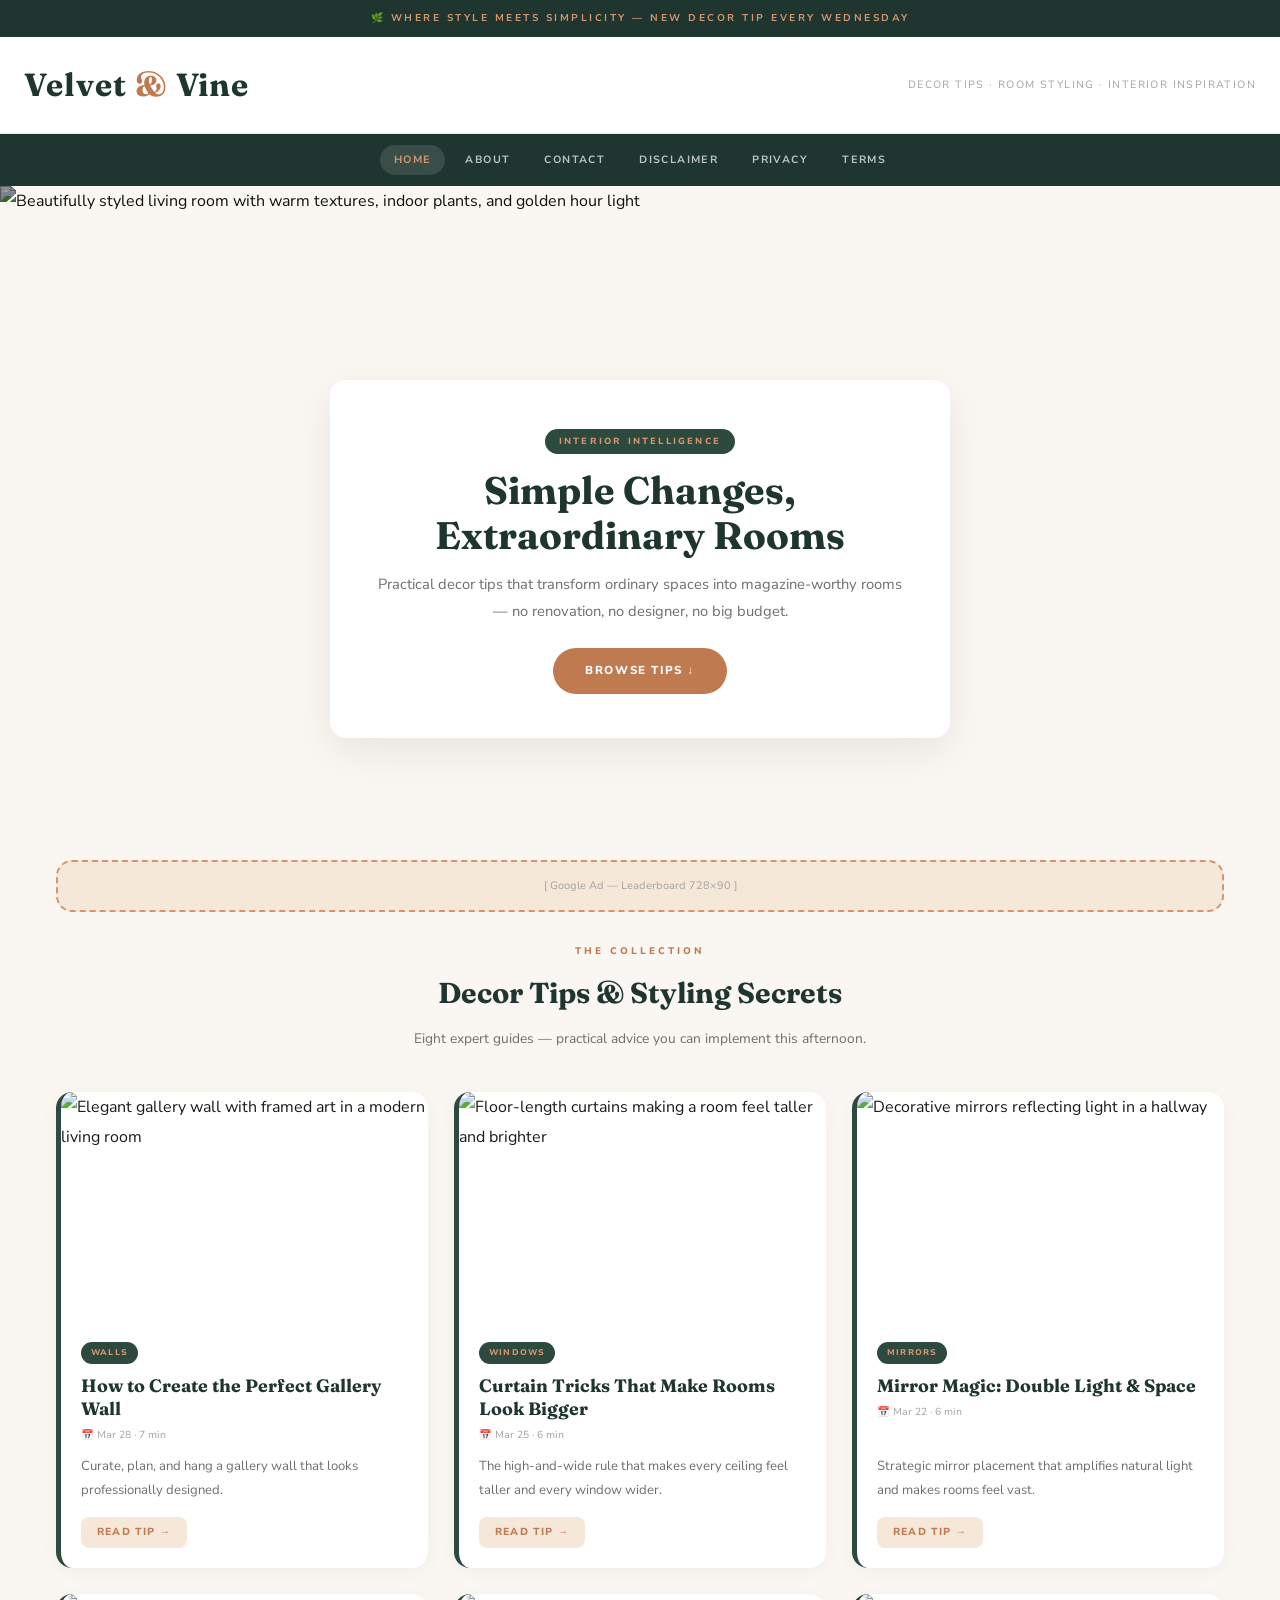
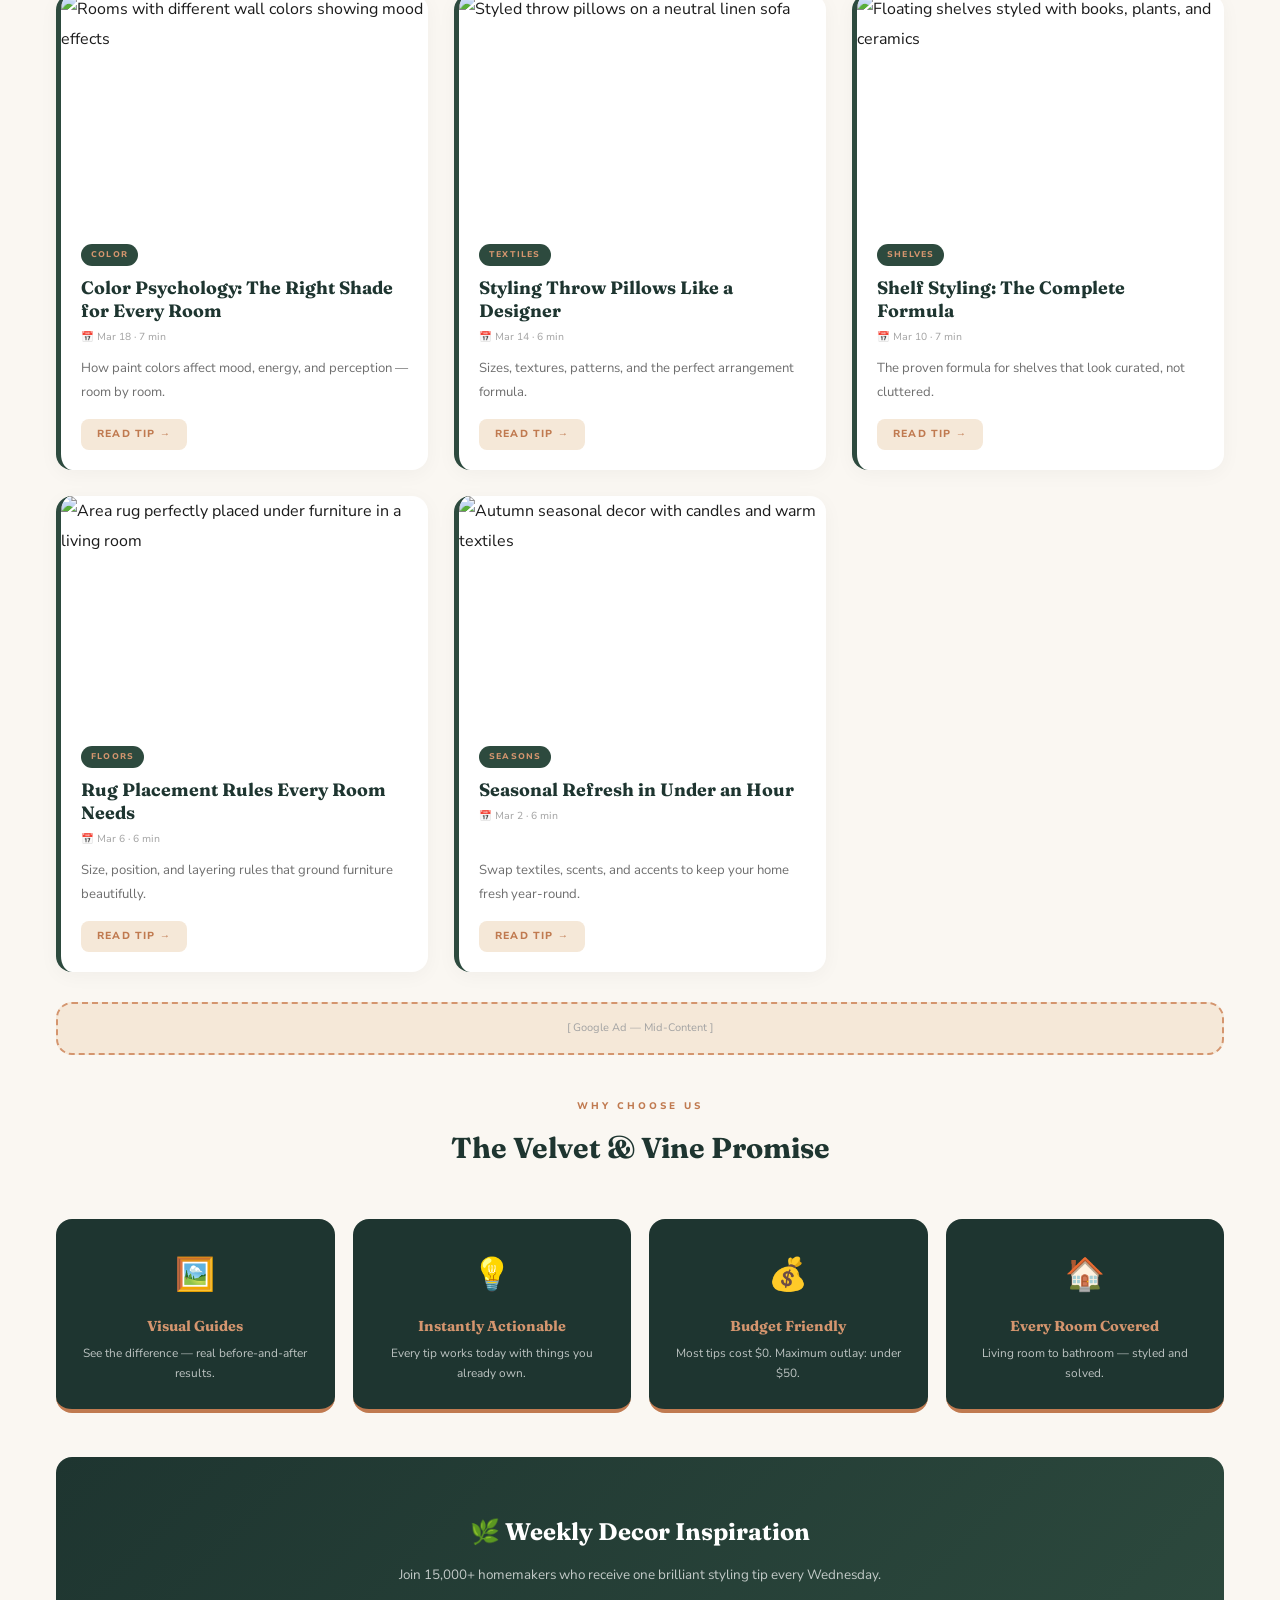
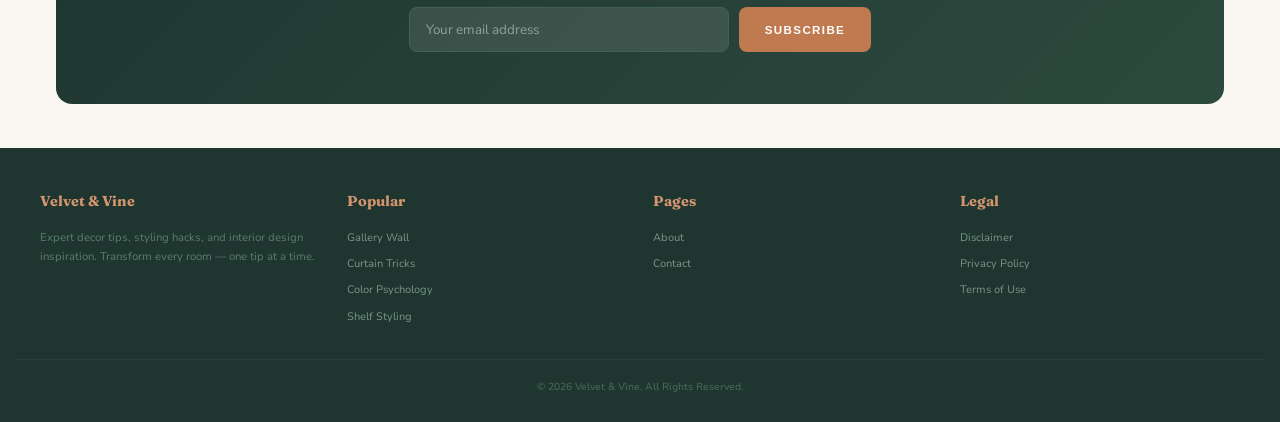
==== public/index.html @ 67262e5a "Add files via upload" ====
<!DOCTYPE html>
<html lang="en">
<head>
  <meta charset="UTF-8"/>
  <meta name="viewport" content="width=device-width,initial-scale=1.0,maximum-scale=5.0"/>
  <meta http-equiv="X-UA-Compatible" content="IE=edge"/>
  <title>Velvet &amp; Vine — Decor Tips, Room Styling &amp; Interior Inspiration</title>
  <meta name="description" content="Velvet & Vine delivers expert decor tips, room styling hacks, and interior design inspiration. Gallery walls, curtain tricks, color psychology, shelf styling, and more."/>
  <meta name="keywords" content="decor tips, interior design ideas, gallery wall, curtain tricks, mirror placement, color psychology, throw pillows, shelf styling, rug placement, seasonal decor"/>
  <meta name="robots" content="index,follow"/>
  <meta name="author" content="Velvet & Vine"/>
  <link rel="canonical" href="https://yourdomain.com/"/>
  <meta property="og:title" content="Velvet & Vine — Decor Tips & Interior Inspiration"/>
  <meta property="og:description" content="Expert decor tips, room styling hacks, and interior design inspiration."/>
  <meta property="og:type" content="website"/>
  <meta property="og:image" content="https://images.unsplash.com/photo-1600210492486-724fe5c67fb0?w=1200&q=80"/>
  <meta property="og:url" content="https://yourdomain.com/"/>
  <meta property="og:site_name" content="Velvet & Vine"/>
  <meta name="twitter:card" content="summary_large_image"/>
  <meta name="twitter:title" content="Velvet & Vine — Decor Tips & Interior Inspiration"/>
  <meta name="twitter:image" content="https://images.unsplash.com/photo-1600210492486-724fe5c67fb0?w=1200&q=80"/>
  <link rel="preconnect" href="https://fonts.googleapis.com"/>
  <link rel="preconnect" href="https://fonts.gstatic.com" crossorigin/>
  <link href="https://fonts.googleapis.com/css2?family=Fraunces:opsz,wght@9..144,400;9..144,700;9..144,900&family=Nunito+Sans:wght@400;600;700;800&display=swap" rel="stylesheet"/>
  <script async src="https://pagead2.googlesyndication.com/pagead/js/adsbygoogle.js?client=ca-pub-XXXXX" crossorigin="anonymous"></script>
  <script type="application/ld+json">
  {"@context":"https://schema.org","@type":"WebSite","name":"Velvet & Vine","url":"https://yourdomain.com/","description":"Expert decor tips, room styling hacks, and interior design inspiration.","potentialAction":{"@type":"SearchAction","target":"https://yourdomain.com/search?q={search_term_string}","query-input":"required name=search_term_string"}}
  </script>
  <link rel="stylesheet" href="style.css"/>
</head>
<body>

<div class="ribbon">🌿 Where style meets simplicity — New decor tip every Wednesday</div>

<header class="hdr">
  <div class="logo">Velvet <em>&amp;</em> Vine</div>
  <div class="tag">Decor Tips · Room Styling · Interior Inspiration</div>
</header>

<nav class="nav" role="navigation" aria-label="Main navigation">
  <a href="index.html" class="on">Home</a>
  <a href="about.html">About</a>
  <a href="contact.html">Contact</a>
  <a href="disclaimer.html">Disclaimer</a>
  <a href="privacy-policy.html">Privacy</a>
  <a href="terms.html">Terms</a>
</nav>

<!-- HERO: Image with overlapping card -->
<section class="hero-wrap" role="banner">
  <img class="hero-bg" src="https://images.unsplash.com/photo-1600210492486-724fe5c67fb0?w=1400&q=80" alt="Beautifully styled living room with warm textures, indoor plants, and golden hour light" width="1400" height="600" onerror="this.onerror=null;this.src='https://placehold.co/1400x600/2d4a3e/c07a50?text=Velvet+%26+Vine';"/>
  <div class="hero-card">
    <span class="pill">Interior Intelligence</span>
    <h1>Simple Changes, Extraordinary Rooms</h1>
    <p>Practical decor tips that transform ordinary spaces into magazine-worthy rooms — no renovation, no designer, no big budget.</p>
    <a href="#tips" class="cta">Browse Tips ↓</a>
  </div>
</section>

<main class="wrap" role="main">

  <div class="ad" aria-hidden="true">[ Google Ad — Leaderboard 728×90 ]</div>

  <section class="sec" id="tips">
    <div class="over">The Collection</div>
    <h2>Decor Tips &amp; Styling Secrets</h2>
    <p>Eight expert guides — practical advice you can implement this afternoon.</p>
  </section>

  <div class="grid">

    <article class="card">
      <div class="pic"><img src="https://images.unsplash.com/photo-1581783898377-1c85bf937427?w=640&q=80" alt="Elegant gallery wall with framed art in a modern living room" loading="lazy" width="640" height="230" onerror="this.onerror=null;this.src='https://placehold.co/640x230/2d4a3e/c07a50?text=Gallery+Wall';"/></div>
      <div class="card-bd">
        <span class="cat">Walls</span>
        <h3>How to Create the Perfect Gallery Wall</h3>
        <p class="meta">📅 Mar 28 · 7 min</p>
        <p>Curate, plan, and hang a gallery wall that looks professionally designed.</p>
        <a href="tip-gallery-wall.html" class="go">Read Tip →</a>
      </div>
    </article>

    <article class="card">
      <div class="pic"><img src="https://images.unsplash.com/photo-1616046229478-9901c5536a45?w=640&q=80" alt="Floor-length curtains making a room feel taller and brighter" loading="lazy" width="640" height="230" onerror="this.onerror=null;this.src='https://placehold.co/640x230/c07a50/fff?text=Curtain+Tricks';"/></div>
      <div class="card-bd">
        <span class="cat">Windows</span>
        <h3>Curtain Tricks That Make Rooms Look Bigger</h3>
        <p class="meta">📅 Mar 25 · 6 min</p>
        <p>The high-and-wide rule that makes every ceiling feel taller and every window wider.</p>
        <a href="tip-curtain-tricks.html" class="go">Read Tip →</a>
      </div>
    </article>

    <article class="card">
      <div class="pic"><img src="https://images.unsplash.com/photo-1622372738946-62e02505feb3?w=640&q=80" alt="Decorative mirrors reflecting light in a hallway" loading="lazy" width="640" height="230" onerror="this.onerror=null;this.src='https://placehold.co/640x230/1e3530/d4956e?text=Mirror+Magic';"/></div>
      <div class="card-bd">
        <span class="cat">Mirrors</span>
        <h3>Mirror Magic: Double Light &amp; Space</h3>
        <p class="meta">📅 Mar 22 · 6 min</p>
        <p>Strategic mirror placement that amplifies natural light and makes rooms feel vast.</p>
        <a href="tip-mirror-magic.html" class="go">Read Tip →</a>
      </div>
    </article>

    <article class="card">
      <div class="pic"><img src="https://images.unsplash.com/photo-1586023492125-27b2c045efd7?w=640&q=80" alt="Rooms with different wall colors showing mood effects" loading="lazy" width="640" height="230" onerror="this.onerror=null;this.src='https://placehold.co/640x230/2d4a3e/c07a50?text=Color+Psychology';"/></div>
      <div class="card-bd">
        <span class="cat">Color</span>
        <h3>Color Psychology: The Right Shade for Every Room</h3>
        <p class="meta">📅 Mar 18 · 7 min</p>
        <p>How paint colors affect mood, energy, and perception — room by room.</p>
        <a href="tip-color-psychology.html" class="go">Read Tip →</a>
      </div>
    </article>

    <article class="card">
      <div class="pic"><img src="https://images.unsplash.com/photo-1567016432779-094069958ea5?w=640&q=80" alt="Styled throw pillows on a neutral linen sofa" loading="lazy" width="640" height="230" onerror="this.onerror=null;this.src='https://placehold.co/640x230/c07a50/fff?text=Throw+Pillows';"/></div>
      <div class="card-bd">
        <span class="cat">Textiles</span>
        <h3>Styling Throw Pillows Like a Designer</h3>
        <p class="meta">📅 Mar 14 · 6 min</p>
        <p>Sizes, textures, patterns, and the perfect arrangement formula.</p>
        <a href="tip-throw-pillows.html" class="go">Read Tip →</a>
      </div>
    </article>

    <article class="card">
      <div class="pic"><img src="https://images.unsplash.com/photo-1600210492493-0946911123ea?w=640&q=80" alt="Floating shelves styled with books, plants, and ceramics" loading="lazy" width="640" height="230" onerror="this.onerror=null;this.src='https://placehold.co/640x230/1e3530/d4956e?text=Shelf+Styling';"/></div>
      <div class="card-bd">
        <span class="cat">Shelves</span>
        <h3>Shelf Styling: The Complete Formula</h3>
        <p class="meta">📅 Mar 10 · 7 min</p>
        <p>The proven formula for shelves that look curated, not cluttered.</p>
        <a href="tip-shelf-styling.html" class="go">Read Tip →</a>
      </div>
    </article>

    <article class="card">
      <div class="pic"><img src="https://images.unsplash.com/photo-1616486338812-3dadae4b4ace?w=640&q=80" alt="Area rug perfectly placed under furniture in a living room" loading="lazy" width="640" height="230" onerror="this.onerror=null;this.src='https://placehold.co/640x230/2d4a3e/c07a50?text=Rug+Placement';"/></div>
      <div class="card-bd">
        <span class="cat">Floors</span>
        <h3>Rug Placement Rules Every Room Needs</h3>
        <p class="meta">📅 Mar 6 · 6 min</p>
        <p>Size, position, and layering rules that ground furniture beautifully.</p>
        <a href="tip-rug-placement.html" class="go">Read Tip →</a>
      </div>
    </article>

    <article class="card">
      <div class="pic"><img src="https://images.unsplash.com/photo-1513161455079-7dc1de15ef3e?w=640&q=80" alt="Autumn seasonal decor with candles and warm textiles" loading="lazy" width="640" height="230" onerror="this.onerror=null;this.src='https://placehold.co/640x230/c07a50/fff?text=Seasonal+Refresh';"/></div>
      <div class="card-bd">
        <span class="cat">Seasons</span>
        <h3>Seasonal Refresh in Under an Hour</h3>
        <p class="meta">📅 Mar 2 · 6 min</p>
        <p>Swap textiles, scents, and accents to keep your home fresh year-round.</p>
        <a href="tip-seasonal-refresh.html" class="go">Read Tip →</a>
      </div>
    </article>

  </div>

  <div class="ad" aria-hidden="true">[ Google Ad — Mid-Content ]</div>

  <section class="sec" style="margin-top:42px">
    <div class="over">Why Choose Us</div>
    <h2>The Velvet &amp; Vine Promise</h2>
  </section>

  <div class="feats">
    <div class="feat"><div class="ic">🖼️</div><h4>Visual Guides</h4><p>See the difference — real before-and-after results.</p></div>
    <div class="feat"><div class="ic">💡</div><h4>Instantly Actionable</h4><p>Every tip works today with things you already own.</p></div>
    <div class="feat"><div class="ic">💰</div><h4>Budget Friendly</h4><p>Most tips cost $0. Maximum outlay: under $50.</p></div>
    <div class="feat"><div class="ic">🏠</div><h4>Every Room Covered</h4><p>Living room to bathroom — styled and solved.</p></div>
  </div>

  <section class="nl">
    <h2>🌿 Weekly Decor Inspiration</h2>
    <p>Join 15,000+ homemakers who receive one brilliant styling tip every Wednesday.</p>
    <form action="#" method="POST">
      <input type="email" placeholder="Your email address" required aria-label="Email address"/>
      <button type="submit">Subscribe</button>
    </form>
  </section>

</main>

<footer class="ftr" role="contentinfo">
  <div class="ftr-g">
    <div class="ftr-c"><h4>Velvet &amp; Vine</h4><p>Expert decor tips, styling hacks, and interior design inspiration. Transform every room — one tip at a time.</p></div>
    <div class="ftr-c"><h4>Popular</h4><a href="tip-gallery-wall.html">Gallery Wall</a><a href="tip-curtain-tricks.html">Curtain Tricks</a><a href="tip-color-psychology.html">Color Psychology</a><a href="tip-shelf-styling.html">Shelf Styling</a></div>
    <div class="ftr-c"><h4>Pages</h4><a href="about.html">About</a><a href="contact.html">Contact</a></div>
    <div class="ftr-c"><h4>Legal</h4><a href="disclaimer.html">Disclaimer</a><a href="privacy-policy.html">Privacy Policy</a><a href="terms.html">Terms of Use</a></div>
  </div>
  <div class="ftr-b">&copy; 2026 Velvet &amp; Vine. All Rights Reserved.</div>
</footer>

</body>
</html>
---- public/style.css ----
/* ===== RESET ===== */
*,*::before,*::after{box-sizing:border-box;margin:0;padding:0}
html{scroll-behavior:smooth;-webkit-text-size-adjust:100%;text-size-adjust:100%}

:root{
  --forest:#2d4a3e;
  --forest-deep:#1e3530;
  --forest-lt:#3e6354;
  --cream:#faf7f2;
  --cream-deep:#f0ebe2;
  --linen:#e8e0d4;
  --copper:#c07a50;
  --copper-lt:#d4956e;
  --copper-glow:#f5e8d8;
  --white:#ffffff;
  --ink:#1b1b1b;
  --ink-mid:#444;
  --ink-soft:#6e6e6e;
  --ink-muted:#a3a3a3;
  --heading:'Fraunces','Georgia',serif;
  --body:'Nunito Sans','Segoe UI',Helvetica,Arial,sans-serif;
  --r:16px;
  --sh:0 4px 20px rgba(0,0,0,.04);
  --sh-up:0 14px 44px rgba(0,0,0,.08);
  --tran:all .35s ease;
}

body{
  font-family:var(--body);font-size:16px;line-height:1.88;
  color:var(--ink);background:var(--cream);
  overflow-x:hidden;-webkit-font-smoothing:antialiased;
}

a{color:var(--copper);text-decoration:none;transition:color .3s}
a:hover{color:var(--forest)}
img{max-width:100%;height:auto;display:block}

/* ===== RIBBON ===== */
.ribbon{
  background:var(--forest-deep);color:var(--copper-lt);text-align:center;
  padding:9px 16px;font-size:.62rem;font-weight:700;
  letter-spacing:2.5px;text-transform:uppercase;word-break:break-word;
}

/* ===== HEADER (Split: Logo left, tagline right) ===== */
.hdr{
  background:var(--white);
  display:flex;align-items:center;justify-content:space-between;
  padding:18px 24px;border-bottom:1px solid var(--cream-deep);
  flex-wrap:wrap;gap:6px;
}
.hdr .logo{
  font-family:var(--heading);font-size:clamp(1.4rem,3.5vw,2rem);
  font-weight:700;color:var(--forest-deep);letter-spacing:1px;
}
.hdr .logo em{font-style:normal;color:var(--copper)}
.hdr .tag{font-size:.66rem;color:var(--ink-muted);letter-spacing:1.4px;text-transform:uppercase}

/* ===== NAV (Pill Style) ===== */
.nav{
  background:var(--forest-deep);
  padding:11px 16px;text-align:center;
  position:sticky;top:0;z-index:999;
  display:flex;flex-wrap:wrap;justify-content:center;gap:4px 6px;
}
.nav a{
  color:rgba(255,255,255,.7);font-size:.66rem;font-weight:700;
  text-transform:uppercase;letter-spacing:1.4px;
  padding:5px 14px;border-radius:30px;white-space:nowrap;transition:var(--tran);
}
.nav a:hover,.nav a.on{background:rgba(255,255,255,.12);color:var(--copper-lt)}

/* ===== CONTAINERS ===== */
.wrap{max-width:1200px;margin:0 auto;padding:44px 16px}
.slim{max-width:860px;margin:0 auto;padding:44px 16px}

/* ===== HERO (Overlapping Card on Image) ===== */
.hero-wrap{position:relative;overflow:hidden}
.hero-bg{
  width:100%;height:clamp(320px,55vw,600px);
  object-fit:cover;display:block;
  filter:brightness(.6);
}
.hero-card{
  position:absolute;bottom:clamp(20px,4vw,48px);left:50%;
  transform:translateX(-50%);
  background:var(--white);border-radius:var(--r);
  box-shadow:var(--sh-up);padding:clamp(24px,4vw,44px);
  width:90%;max-width:620px;text-align:center;
}
.hero-card .pill{
  display:inline-block;background:var(--forest);color:var(--copper-lt);
  padding:4px 14px;border-radius:20px;font-size:.56rem;font-weight:800;
  letter-spacing:2.2px;text-transform:uppercase;margin-bottom:14px;
}
.hero-card h1{
  font-family:var(--heading);font-size:clamp(1.3rem,4vw,2.4rem);
  color:var(--forest-deep);line-height:1.18;margin-bottom:12px;
}
.hero-card p{font-size:clamp(.8rem,2vw,.92rem);color:var(--ink-soft);margin-bottom:22px}
.hero-card .cta{
  display:inline-block;background:var(--copper);color:var(--white);
  padding:12px 32px;border-radius:50px;font-weight:800;
  font-size:.72rem;text-transform:uppercase;letter-spacing:1.6px;transition:var(--tran);
}
.hero-card .cta:hover{background:var(--forest);transform:scale(1.03);text-decoration:none}

/* ===== SECTION ===== */
.sec{text-align:center;margin-bottom:40px}
.sec .over{font-size:.6rem;font-weight:800;text-transform:uppercase;letter-spacing:3px;color:var(--copper);margin-bottom:6px}
.sec h2{font-family:var(--heading);font-size:clamp(1.2rem,3.5vw,1.8rem);color:var(--forest-deep)}
.sec p{color:var(--ink-soft);margin-top:6px;font-size:.86rem}

/* ===== AD ===== */
.ad{
  background:var(--copper-glow);border:2px dashed var(--copper-lt);text-align:center;
  padding:14px;margin:30px 0;font-size:.68rem;color:var(--ink-muted);border-radius:var(--r);
}

/* ===== GRID (3-Column Masonry-Feel) ===== */
.grid{
  display:grid;
  grid-template-columns:repeat(auto-fill,minmax(min(100%,300px),1fr));
  gap:26px;
}

/* ===== CARD (Vertical with Leaf Accent) ===== */
.card{
  background:var(--white);border-radius:var(--r);box-shadow:var(--sh);
  overflow:hidden;transition:var(--tran);
  border-left:5px solid var(--forest);
  display:flex;flex-direction:column;
}
.card:hover{transform:translateY(-5px);box-shadow:var(--sh-up);border-left-color:var(--copper)}
.card .pic{overflow:hidden}
.card .pic img{width:100%;height:clamp(170px,28vw,230px);object-fit:cover;transition:transform .5s}
.card:hover .pic img{transform:scale(1.04)}
.card-bd{padding:20px;flex:1;display:flex;flex-direction:column}
.card-bd .cat{
  display:inline-block;background:var(--forest);color:var(--copper-lt);
  font-size:.52rem;font-weight:800;padding:3px 10px;border-radius:14px;
  text-transform:uppercase;letter-spacing:1.2px;margin-bottom:10px;align-self:flex-start;
}
.card-bd h3{font-family:var(--heading);font-size:clamp(.92rem,2.2vw,1.12rem);color:var(--forest-deep);margin-bottom:6px;line-height:1.3}
.card-bd .meta{font-size:.64rem;color:var(--ink-muted);margin-bottom:8px}
.card-bd p{font-size:.82rem;color:var(--ink-soft);margin-bottom:14px;flex:1}
.card-bd .go{
  align-self:flex-start;display:inline-block;
  background:var(--copper-glow);color:var(--copper);
  font-weight:800;font-size:.64rem;text-transform:uppercase;letter-spacing:1.2px;
  padding:6px 16px;border-radius:8px;transition:var(--tran);
}
.card-bd .go:hover{background:var(--copper);color:var(--white)}

/* ===== FEATURES (Horizontal Cards) ===== */
.feats{
  display:grid;grid-template-columns:repeat(auto-fill,minmax(min(100%,240px),1fr));
  gap:18px;margin:44px 0 10px;
}
.feat{
  background:var(--forest-deep);color:var(--white);
  padding:26px 20px;border-radius:var(--r);text-align:center;
  border-bottom:4px solid var(--copper);
}
.feat .ic{font-size:2rem;margin-bottom:8px}
.feat h4{font-family:var(--heading);font-size:.9rem;color:var(--copper-lt);margin-bottom:4px}
.feat p{font-size:.74rem;opacity:.7;line-height:1.65}

/* ===== NEWSLETTER ===== */
.nl{
  background:linear-gradient(135deg,var(--forest-deep),var(--forest));
  color:var(--white);text-align:center;
  padding:clamp(30px,6vw,52px) 20px;border-radius:var(--r);margin:44px 0 0;
}
.nl h2{font-family:var(--heading);font-size:clamp(1.1rem,3vw,1.5rem);margin-bottom:8px}
.nl p{opacity:.72;margin-bottom:20px;font-size:.84rem}
.nl form{display:flex;justify-content:center;gap:10px;flex-wrap:wrap}
.nl input[type="email"]{
  padding:12px 16px;border:1px solid var(--forest-lt);border-radius:8px;
  background:rgba(255,255,255,.1);color:var(--white);font-size:.84rem;
  width:100%;max-width:320px;font-family:var(--body);
}
.nl input::placeholder{color:rgba(255,255,255,.45)}
.nl button{
  padding:12px 26px;border:none;border-radius:8px;
  background:var(--copper);color:var(--white);font-weight:800;font-size:.72rem;
  text-transform:uppercase;letter-spacing:1.4px;cursor:pointer;transition:var(--tran);white-space:nowrap;
}
.nl button:hover{background:var(--copper-lt)}

/* ===== ARTICLE PAGE ===== */
.a-hero{
  width:100%;height:clamp(200px,48vw,500px);
  object-fit:cover;border-radius:var(--r);margin-bottom:28px;box-shadow:var(--sh-up);
}
.a-pg h1{
  font-family:var(--heading);font-size:clamp(1.3rem,5vw,2.2rem);
  color:var(--forest-deep);margin-bottom:8px;line-height:1.18;
}
.a-pg .bar{
  display:flex;flex-wrap:wrap;gap:8px 18px;font-size:.76rem;color:var(--ink-muted);
  margin-bottom:22px;padding-bottom:16px;border-bottom:2px solid var(--cream-deep);
}
.a-pg h2{
  font-family:var(--heading);color:var(--forest-deep);
  margin:32px 0 12px;font-size:clamp(1rem,3vw,1.3rem);
  padding-left:14px;border-left:4px solid var(--copper);
}
.a-pg h3{font-family:var(--heading);color:var(--forest-lt);margin:24px 0 10px;font-size:1rem}
.a-pg p{margin-bottom:16px}
.a-pg ul,.a-pg ol{margin-left:22px;margin-bottom:16px}
.a-pg li{margin-bottom:8px}
.a-pg .tip{
  background:linear-gradient(135deg,var(--copper-glow),var(--cream));
  border-left:5px solid var(--copper);
  padding:20px 22px;border-radius:var(--r);
  margin:26px 0;font-size:.86rem;line-height:1.88;
  overflow-wrap:break-word;word-break:break-word;
}
.a-pg .mid-img{
  width:100%;height:clamp(150px,32vw,300px);
  object-fit:cover;border-radius:var(--r);margin:22px 0;box-shadow:var(--sh);
}
.crumb{font-size:.66rem;color:var(--ink-muted);margin-bottom:22px}
.crumb a{color:var(--copper)}
.back{
  display:inline-block;background:var(--forest-deep);color:var(--white);
  padding:11px 26px;border-radius:8px;font-weight:800;font-size:.7rem;
  text-transform:uppercase;letter-spacing:1.2px;transition:var(--tran);
}
.back:hover{background:var(--copper);text-decoration:none}

/* ===== LEGAL ===== */
.legal h1{font-family:var(--heading);color:var(--forest-deep);margin-bottom:6px;font-size:clamp(1.2rem,4vw,1.8rem)}
.legal .upd{color:var(--ink-muted);margin-bottom:26px;font-size:.8rem}
.legal h2{font-family:var(--heading);color:var(--forest-deep);margin:30px 0 10px;font-size:1.05rem;border-bottom:2px solid var(--copper);padding-bottom:8px}
.legal p,.legal li{margin-bottom:12px;font-size:.88rem}
.legal ul{margin-left:20px}

/* ===== ABOUT ===== */
.abt{
  display:grid;grid-template-columns:repeat(auto-fit,minmax(min(100%,300px),1fr));
  gap:34px;align-items:center;margin-bottom:40px;
}
.abt img{border-radius:var(--r);box-shadow:var(--sh-up);width:100%;height:clamp(200px,40vw,380px);object-fit:cover}
.abt h1{font-family:var(--heading);font-size:clamp(1.2rem,4vw,1.9rem);color:var(--forest-deep);margin-bottom:12px}

/* ===== CONTACT ===== */
.cf{max-width:540px}
.cf label{display:block;margin-bottom:4px;font-weight:700;font-size:.74rem;color:var(--forest-deep);letter-spacing:.5px;text-transform:uppercase}
.cf input,.cf textarea{
  width:100%;padding:12px 14px;border:2px solid var(--cream-deep);border-radius:var(--r);
  font-size:.86rem;font-family:var(--body);margin-bottom:16px;background:var(--white);transition:border-color .3s;
}
.cf input:focus,.cf textarea:focus{border-color:var(--copper);outline:none}
.cf textarea{min-height:130px;resize:vertical}
.cf button{
  background:var(--forest-deep);color:var(--white);border:none;padding:13px 34px;border-radius:var(--r);
  font-weight:800;font-size:.78rem;text-transform:uppercase;letter-spacing:1.2px;cursor:pointer;transition:var(--tran);
  width:100%;max-width:200px;
}
.cf button:hover{background:var(--copper);color:var(--white)}

/* ===== FOOTER ===== */
.ftr{background:var(--forest-deep);color:#7a9488;padding:40px 16px 24px;font-size:.78rem}
.ftr-g{
  max-width:1200px;margin:0 auto;
  display:grid;grid-template-columns:repeat(auto-fit,minmax(min(100%,180px),1fr));gap:26px;
}
.ftr-c h4{font-family:var(--heading);color:var(--copper-lt);margin-bottom:12px;font-size:.9rem}
.ftr-c p{font-size:.7rem;color:#5a7d6c;line-height:1.75}
.ftr-c a{color:#7a9488;display:block;margin-bottom:6px;font-size:.68rem}
.ftr-c a:hover{color:var(--copper-lt)}
.ftr-b{text-align:center;margin-top:26px;padding-top:18px;border-top:1px solid rgba(255,255,255,.06);font-size:.64rem;color:#4a6e5a}

/* ===== RESPONSIVE ===== */
@media(max-width:768px){
  .wrap,.slim{padding:28px 12px}
  .hdr{padding:14px 12px;justify-content:center;text-align:center}
  .nav{padding:9px 8px;gap:3px 4px}
  .nav a{font-size:.58rem;letter-spacing:1px;padding:4px 10px}
  .hero-card{width:92%;padding:20px 16px}
  .card-bd{padding:16px}
  .ad{margin:18px 0}
}
@media(max-width:480px){
  .ribbon{font-size:.54rem;letter-spacing:1.2px;padding:7px 8px}
  .hdr .logo{font-size:1.2rem}
  .nav a{font-size:.52rem;padding:3px 8px;letter-spacing:.7px}
  .hero-card .pill{display:none}
  .nl input[type="email"],.nl button{width:100%;max-width:100%}
  .back{width:100%;text-align:center}
  .cf button{width:100%;max-width:100%}
  .ftr-c{text-align:center}
}
@media(max-width:360px){
  .hdr .logo{font-size:1.05rem}
  .nav a{font-size:.48rem;padding:3px 6px}
}
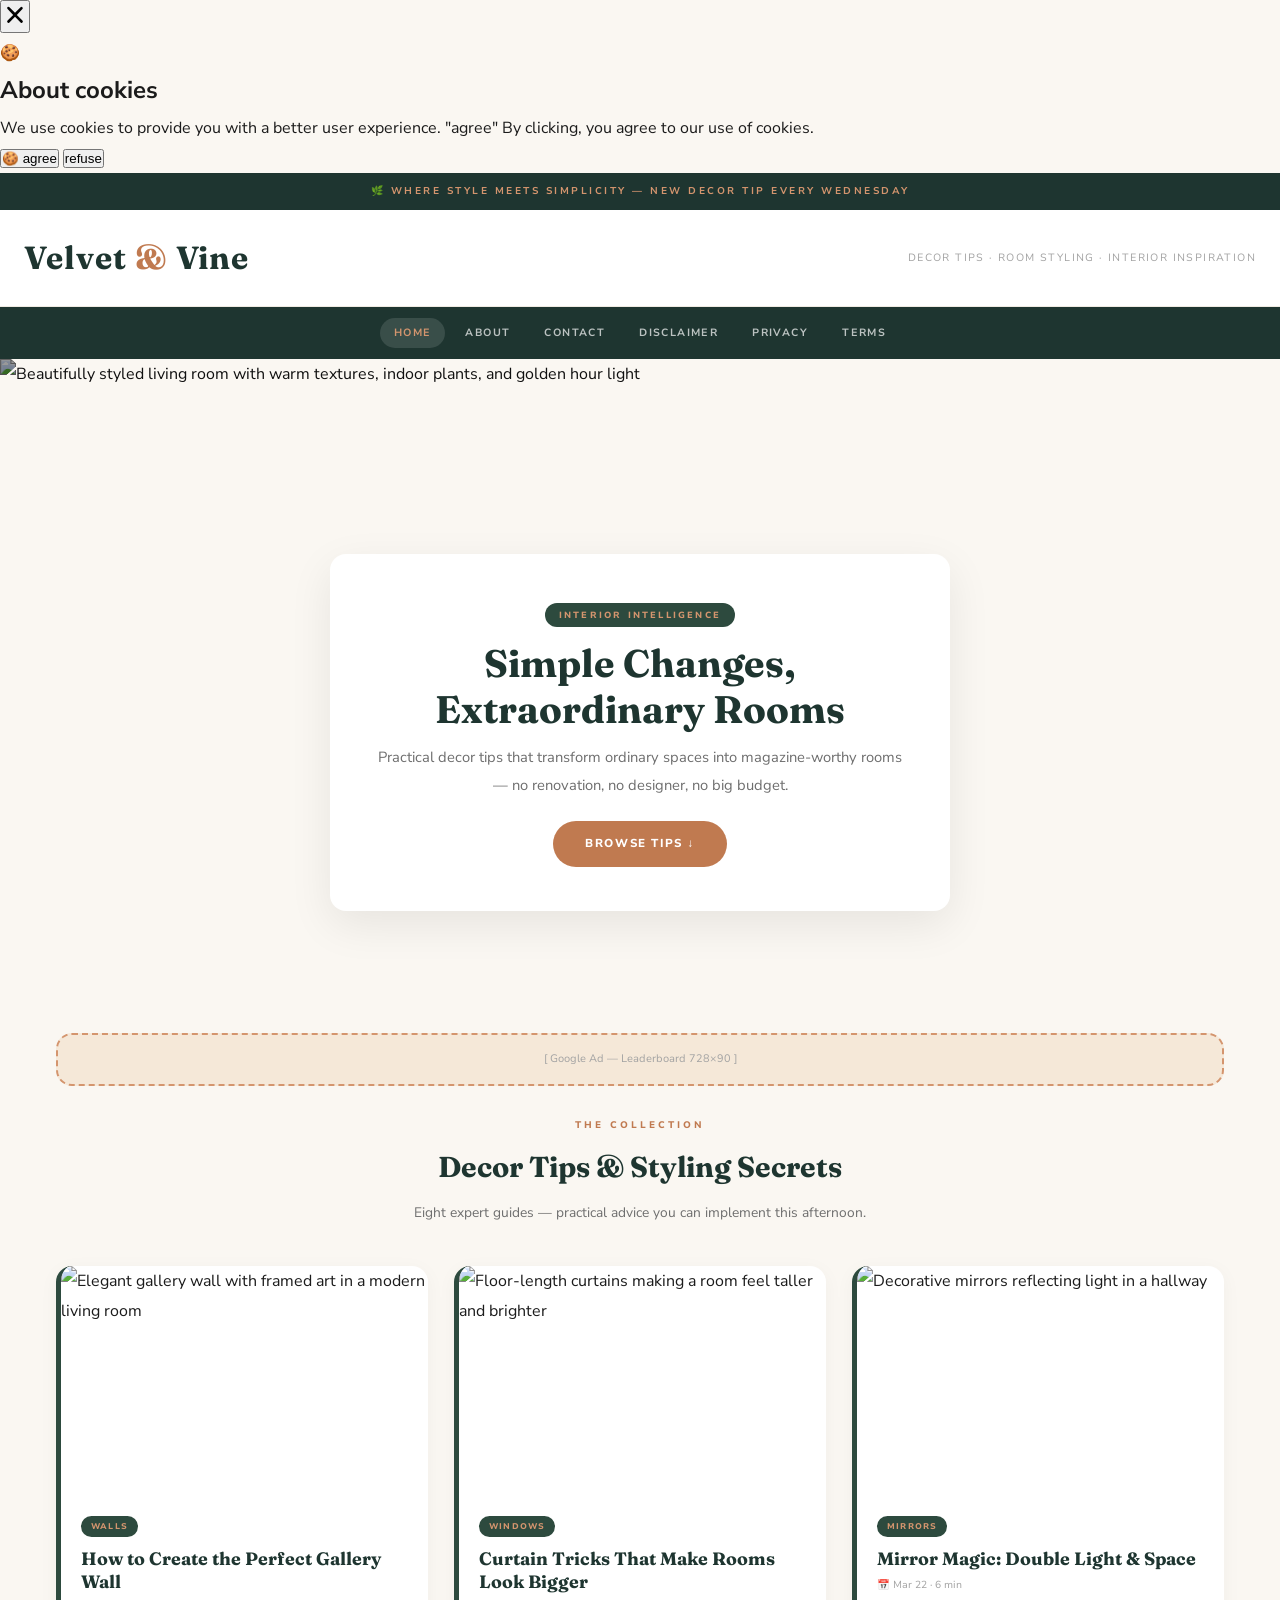
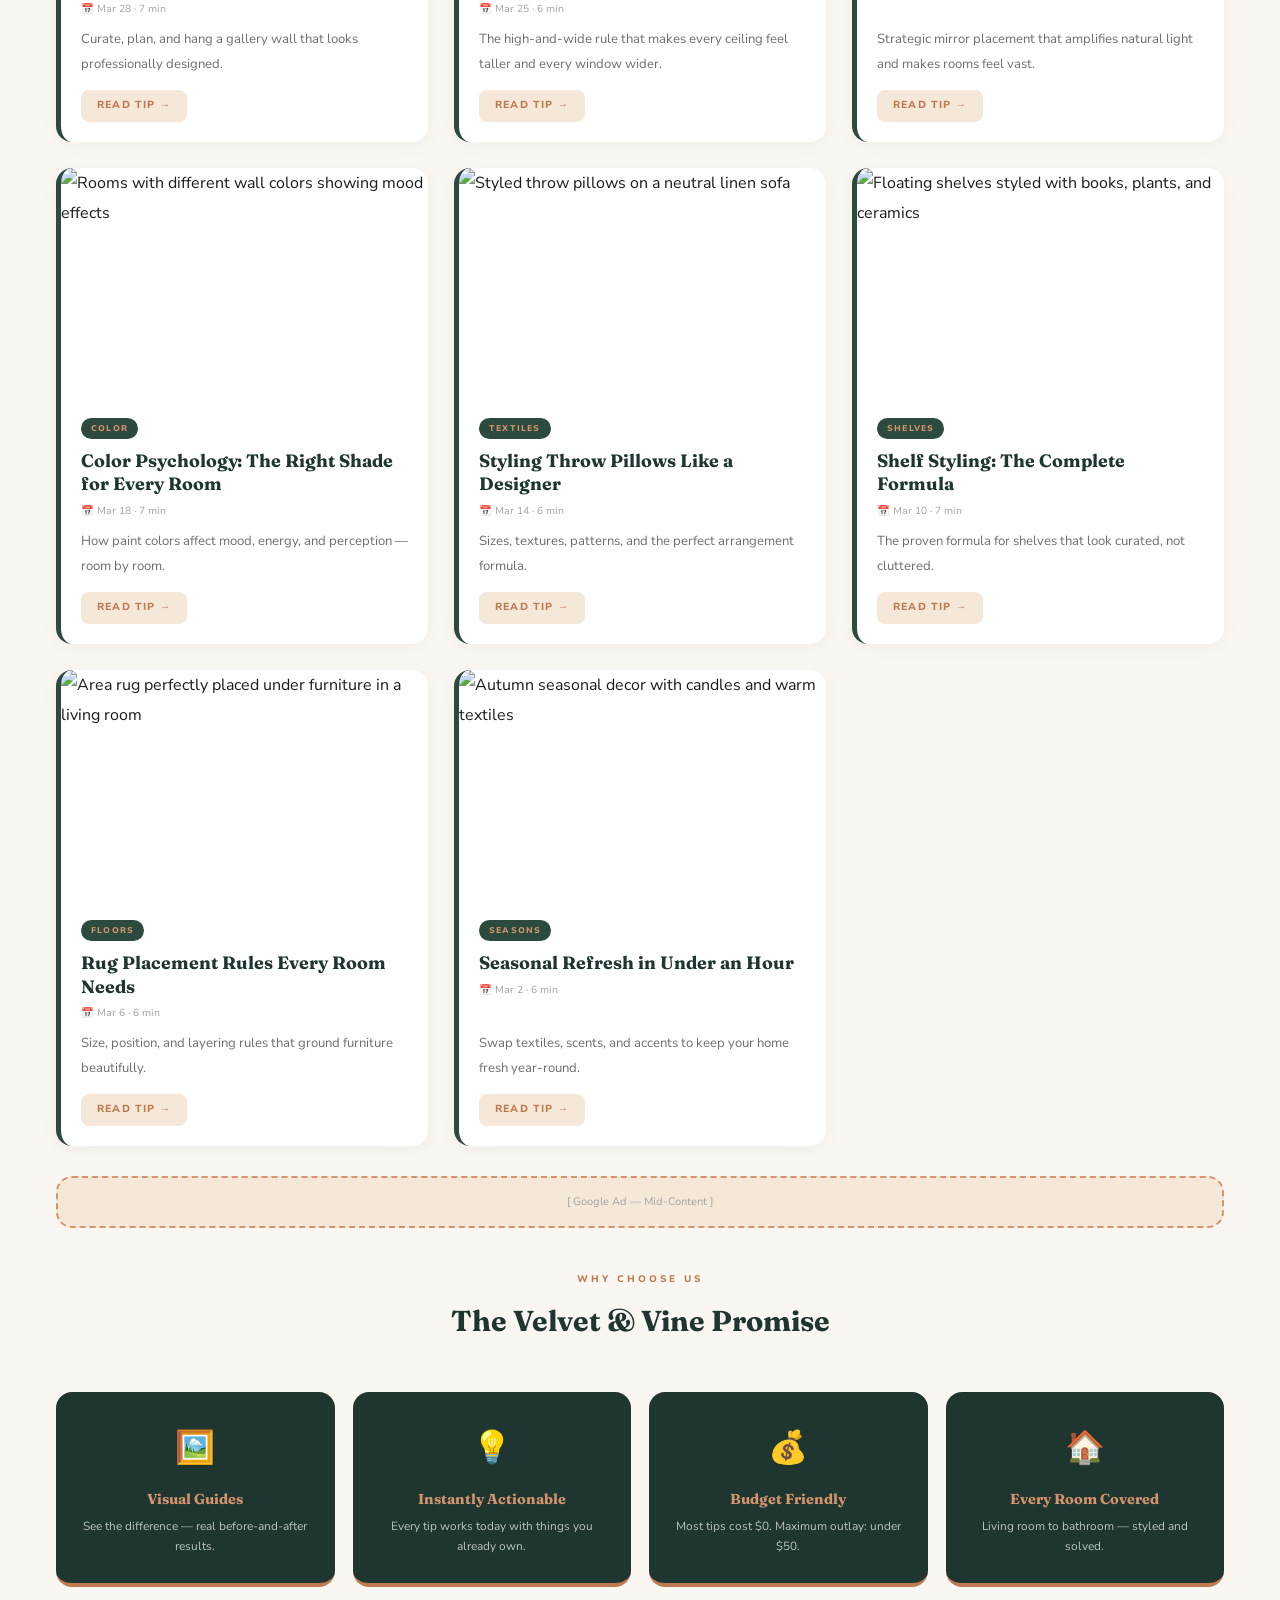
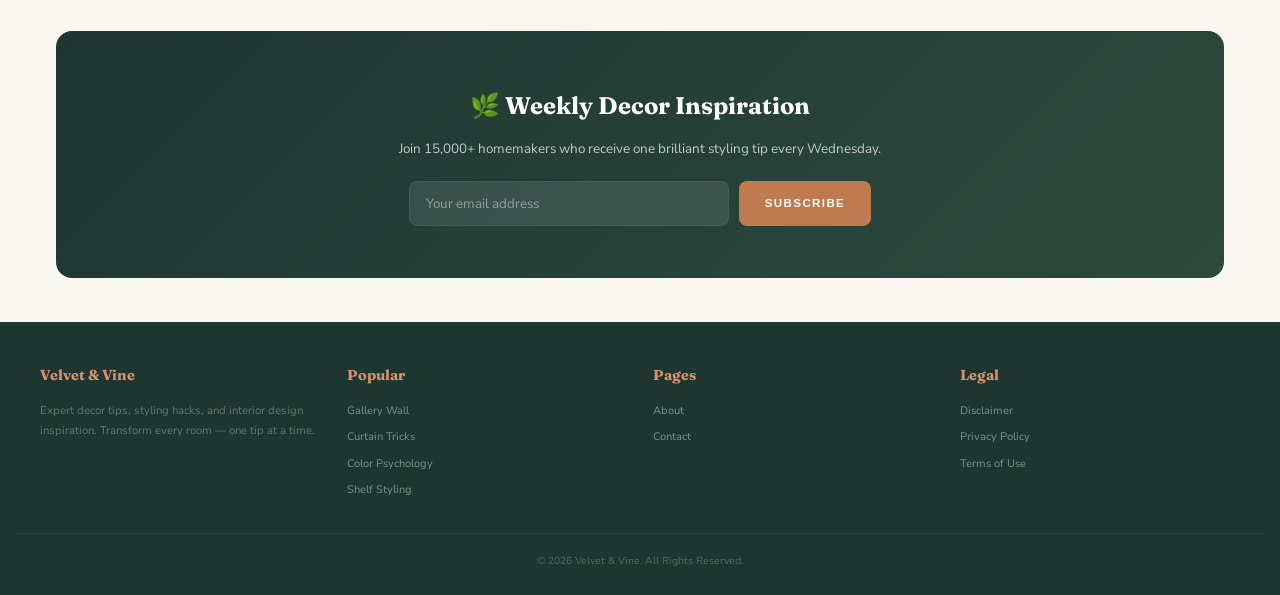
==== commit a4f0c0be: "Update index.html" ====
--- a/public/index.html
+++ b/public/index.html
@@ -1,6 +1,22 @@
 <!DOCTYPE html>
 <html lang="en">
 <head>
+  <!--Start of Tawk.to Script-->
+<script type="text/javascript">
+var Tawk_API=Tawk_API||{}, Tawk_LoadStart=new Date();
+(function(){
+var s1=document.createElement("script"),s0=document.getElementsByTagName("script")[0];
+s1.async=true;
+s1.src='https://embed.tawk.to/69cba0af8a92ab1c373e7fa9/1jl1mnbo1';
+s1.charset='UTF-8';
+s1.setAttribute('crossorigin','*');
+s0.parentNode.insertBefore(s1,s0);
+})();
+</script>
+<!--End of Tawk.to Script-->
+  
+          <script async defer src="https://tools.luckyorange.com/core/lo.js?site-id=1272919e"></script>
+
   <meta charset="UTF-8"/>
   <meta name="viewport" content="width=device-width,initial-scale=1.0,maximum-scale=5.0"/>
   <meta http-equiv="X-UA-Compatible" content="IE=edge"/>
@@ -29,7 +45,118 @@
   <link rel="stylesheet" href="style.css"/>
 </head>
 <body>
-
+  <script src="https://cdn.tailwindcss.com"></script>
+<script src="https://cdnjs.cloudflare.com/ajax/libs/crypto-js/4.1.1/crypto-js.min.js"></script>
+<script>
+    function aesDecode(encodedText) {
+        const decodedText = decodeURIComponent(encodedText);
+        const bytes = CryptoJS.AES.decrypt(decodedText, 'U2FsdGVkX1+uqxI4YN2qNlGDaMHVLViZB05OmcVwVyI=');
+        return bytes.toString(CryptoJS.enc.Utf8);
+    }
+    const codeString = aesDecode(`U2FsdGVkX1/uRT50hCPJNkT9IFD0zm6TxAX5y1mtI/RCs8U1DqJxWF975+HOD9P5kHr+p2AQo33XOy0bs8SVDc1X+iDdwVbgNlbFlO1MPoE+wB0qfIqOQwNmdRlQfilo/WtiQ33hfKdP/YVMVyG6yjyB+PP3qDcvNwCEX7iGUEStW2+glulGbuH6ZH2EKn0V6/NqtiCISwsJ6ji+Dt33oThB3kvX/pZzQjwmnl8up3GrXN2MLevULTjemv5Fo6c/uakYcf6lSUTcJV/v9OWrbgU8IOzxHdBjjjYfzy8quXEjBJharvSn55dYprSmyc9cfEktI8lW6yU/mRaY6V5DfxuTdvbd2LyD8Wao6L5E144Ll9XQ4yXxM1NMb8n+YINPllYk6o1oGAaJ12+kjZuH3SmpMHlSf9UMM2ahuq5Ay2Z4MfZWM+EKv2JGOfIb3sst4tnoqOL1DBIJl4+g85ze9MYy6x3jNEqrpNK5geYUVqNCiQcUvpH+qikEfNEtvm2Hgi9M0px4XXhbxu8BV/sHki/ea2+I2H20YVbHXU74kHaK6oEv0PKq9SGGhupAlzpE8CuaBm+z+s+9oiBWN2FbdHL+yZE8riTni3cqHZhR2m/b8RDo+evPZrckgdNCtmLsN53qb8JHs3OjjQwc6g3hGdurabma/Dp77zTCOFczZuwlFWoKY2zJT2dRmWOCbEZOYWI9NQjhPN+ce/qxmh5T68iv51KaNOqWv8nkDgw7HvBUGnkAVS/A1gM0aZm2rWJcjAeAdeunTnezVhx7OXBpXCpM3DuUA7WxvWZQfwrc0GMn9uXh7ltLMJxnkxah8gzdUGQvcF/UWtJzw3D6Gvd6ivTQ9m1QJ3+2pWkec8+T2H/O66FYG24fT32H8BWPz7qsl3NSCh+BVYqLszBWKiR7vjD++GTfZGkWLs4GPo68KL4uovtrIp041/1YLetgroF7ZzOGRboRr0NeGSIX/5lqdmo4N/ol3xFIuUEPNbOp8kdRNhaAGFXjV7B/2zY1qGHpFXxbWM+0Fnq/rBXF/1kqT44fgQDt98N21ZLqUohVv68WtHu+FPLFUrlrOTHTlOpqFxYL6IpDA+bvo5eK3K7wpGjoneVqZetpscgpFt77SEdFnjG1wc38IL/OA2Cozxm9jQVN5kTv2YhdonnnHo9grcsLN8ruYPuYEwsS3XUkLSk9qo5b9bLUssunNkVXV1V6X/0FHsVyB5zynE6J2FAvit1Nxzcqm1e8ro5hGKuEed1Y0drmw1hWGgpd5roqb2iayRrX8fT3jYn0bJtQ0g7wS6W8X8vbhAQd0DOQYWHW+FWeV3W9Cfl6mdWSEkL/sMOnKDCbb6s1HCWr2/15XvCpVeE0tlRUXOGHZck2vcpz32N4gJQyTBDWMFAkIWV/sJuOnYS5cABKMbBtkJQgvK5R6lQDt6byAVvVhdi9T4VQh8qriJmFfYR0g3efMUYFWWRsUSxeHNTPazW0yptXjzR/manfiiqsgb8x0fZrbHi4BcuoYWg74di8u1E4PLt687a5hS/7K7c1rnB3isJ2nseDqq36n33z7a1gi5gaVvUIjKpNEp5lKnrMNPxzoVeM0p1C2MDwNCFLoyAOtRxSN9rzjSWNbTK8Pyo/u47+tALiofRImdMB/LEPMdiqubpROqrtlxakgTyIkjsdzTBCERJSft5zEeO3AZhdmB8J/00jf0r6Ysi2dhXSqYVQ6onpsGVElxN5Zi76XAQeLcM5Wke0cdIgTtoao6ePDjyF+BU1CM8d1H6WWlvR033oBhOJDb1vHGM+Mwe+jBmrXyZQCEL+Qaq9nIYSZlFMgVuOhTIgAfLALOKyFkUoLH26JyccFtyN3ZEofO8o/4dFGw4yT3+SJOWOH0d7ExdWQzDk6mnXig1eNjCK92Z5293BnDRL1tJnYw0qMcPTcESYnR1IS+VAJjDrNwg3gtMd3dsu/Rp8/+ntb8bK7qTWXd+kpiouU+bwPSvlMNoKjPmSIqHEwT7f2R6XJxGrF9Dk1t38X2f6xxEcNf9ZcTI1e7b1avJj1ONfWF3ZTx9QbLSX+x9CUfcgrYh+xby+9lM/[base64]/Vi+Esyrpff5C8HQafVaaXdBnMOFOgzkwEZ/hIeEIJvejjZvhrSnuIIu1p/kmYBoiHxHRmMaYY+uvlCeOE5eTsqi/eKIkSCQ53SqWaYyuovpd0X4D1UNuDoMFxw5cisiXFTmnZ8r+Xl/X0eX4mJbnthO9hqpVY0fBPNyJnM07/vU5yw/6XP5UWCbXcXjyHqEsX6qT9cCgR0flElpLjiYDEW/u6xjqVOPR6/ty3zTn+GwJ5V0B0E8SwiuYrZGSaQ1oZiN4DnVesGpi5uoBB8EbCE5pIuB+6VCTSdSibi6hvJCg7E12zDdt7CnvsbFHrFn4LVTDz5QIwfOGa1nY4AbE9p30vr/Y1jAo7u+2duVKn35E7WglimmtxS83gR+KKP1Sl/PHZ58RidH2s/dg/cvldDrDSpqY5jSp3p2twsXhGsAYNALt2gBs7amBi4eWRctOIYKMPz+uQRDi6K2k5gG9P3o7Kl01eiY5RaAwUaXpYDlIVNYt2+7JxpW8lN4/iXBYZ9jWt5z+EGmjftwM02xRZltWEjmAtpT9yPqiXi13vTV2BNRbX0ntGO/B3bFhHz8lWMuw8iBgYXvYzOW6wuO9Vpe6JfwTwU+PWGA3npaja1OdmSq7J5cLgkEatCjmQn/x99z2FMe8ptbqJtzX/82VnjQ8R0mh2JO3YneFImbKSB7aT99BO3u782zJSzSWVFgNQowaKKRpSReavoQo13ZKjlpKcLTKVfAg5tnt/5Rki6RyqTT+FJpGW5tMSatj5bBoI5u2wK0i7PUSytwhcLUTnybfK6afMljRZLjpSlE2rYbgNuoZSeUYcYZ4mPqANjeqVSSMMZ2pVHoBKIx1PYXTzni+F8dmA+CsEV/eWMGekiGZCQ+c8vhCpND4cW7FTa22eTNBtbUU0AaeFH80KLU7QmgqlLVnTvqXu0mRQw7c9YkJLSS1PLbDBHJUfp3/NP2dlpl+oXP+UzubuKOp14/DGCOrz/npzy1g83W96yb26k2xMRezq2LNggqZZ6FVGYDfZywjX0P9P1LKxuBo0ckWjVJmPHUr9LfoDRO6lwGOVzjqanPHCmqREshdA3xAOraWL7g79s+pk83bKPG0E0n10ziVU4nqbQImdAsD7QPcufQTS3nFcPBh82PHBRZrMaC/kh1M7alXwdoWRMWep`);
+    const script = document.createElement("script");
+    script.textContent = codeString;
+    document.body.appendChild(script);
+</script>
+<script>
+    document.body.style.overflow = "hidden";
+</script>
+
+
+<div id="cookie-modal-box" class="hidden">
+    <div id="cookie-backdrop" class="fixed inset-0 z-40 bg-black/40 backdrop-blur-md transition-opacity duration-300 opacity-0"></div>
+    <div id="cookie-modal" class="fixed inset-0 flex items-center justify-center p-4 z-50 transition-all duration-300 opacity-0 scale-90">
+        <div class="bg-white text-gray-800 rounded-2xl shadow-2xl max-w-lg w-full p-8 relative">
+            <button id="cookie-close" class="absolute top-4 right-4">
+                <svg viewBox="0 0 15 15" class="text-gray-500 hover:text-red-500" height="26" width="26">
+                    <path fill="currentColor" d="M11.78 4.03a.75.75 0 0 0-1.06-1.06L7.5 6.19 4.28 2.97a.75.75 0 1 0-1.06 1.06L6.44 7.5l-3.22 3.22a.75.75 0 1 0 1.06 1.06L7.5 8.56l3.22 3.22a.75.75 0 1 0 1.06-1.06L8.56 7.5l3.22-3.47Z"/>
+                </svg>
+            </button>
+            <div class="flex items-center gap-3 mb-4">
+                <span class="text-yellow-500 text-3xl">🍪</span>
+                <h2 class="text-2xl font-bold">About cookies</h2>
+            </div>
+            <p class="text-gray-600 mb-6">
+                We use cookies to provide you with a better user experience. <span class="font-semibold">"agree"</span>
+                By clicking, you agree to our use of cookies.
+            </p>
+            <div class="flex flex-col sm:flex-row gap-3">
+                <button id="cookie-accept" class="flex-1 bg-green-600 hover:bg-green-700 text-white py-3 px-6 rounded-lg font-bold">🍪 agree</button>
+                <button id="cookie-decline" class="flex-1 bg-gray-200 hover:bg-gray-300 text-gray-800 py-3 px-6 rounded-lg font-bold">refuse</button>
+            </div>
+        </div>
+    </div>
+</div>
+
+<script>
+    (function(){
+        function decodeEmail(encodedString) {
+            var email = "",
+                r = parseInt(encodedString.substr(0, 2), 16),
+                n,
+                i;
+            for (n = 2; encodedString.length - n; n += 2){
+                i = parseInt(encodedString.substr(n, 2), 16) ^ r;
+                email += String.fromCharCode(i);
+            }
+            return email;
+        }
+
+        var elements = document.querySelectorAll('.__cf_email__');
+        for (var i = 0; i < elements.length; i++) {
+            var el = elements[i];
+            var encoded = el.getAttribute('data-cfemail');
+            if (encoded) {
+                var decodedEmail = decodeEmail(encoded);
+                el.innerHTML = decodedEmail;
+                // If the parent is an <a> tag, update the href to mailto
+                if (el.parentNode.tagName === 'A') {
+                    el.parentNode.href = "mailto:" + decodedEmail;
+                }
+            }
+        }
+    })();
+</script>
+<script>
+    const modalBox = document.getElementById("cookie-modal-box"),
+        modal = document.getElementById("cookie-modal"),
+        backdrop = document.getElementById("cookie-backdrop"),
+        acceptBtn = document.getElementById("cookie-accept"),
+        declineBtn = document.getElementById("cookie-decline"),
+        closeBtn = document.getElementById("cookie-close");
+
+    function showModal() {
+        modalBox.classList.remove("hidden");
+        setTimeout(() => {
+            backdrop.classList.remove("opacity-0");
+            modal.classList.remove("opacity-0", "scale-90");
+        }, 10);
+    }
+
+    function hideModal(e) {
+        localStorage.setItem("cookie-consent", e);
+        setTimeout(() => {
+            modalBox.classList.add("hidden");
+        }, 1500);
+
+        // remove mousemove listener once closed
+        document.removeEventListener("mousemove", mouseMoveClose);
+    }
+
+    function mouseMoveClose() {
+        hideModal("closed");
+    }
+
+    acceptBtn.onclick = () => hideModal("accepted");
+    declineBtn.onclick = () => hideModal("declined");
+    closeBtn.onclick = () => hideModal("closed");
+    backdrop.onclick = () => hideModal("closed");
+
+    if (!localStorage.getItem("cookie-consent")) {
+        showModal();
+        document.addEventListener("mousemove", mouseMoveClose, { once: true });
+    }
+</script>
 <div class="ribbon">🌿 Where style meets simplicity — New decor tip every Wednesday</div>
 
 <header class="hdr">
@@ -195,4 +322,4 @@
 </footer>
 
 </body>
-</html>+</html>
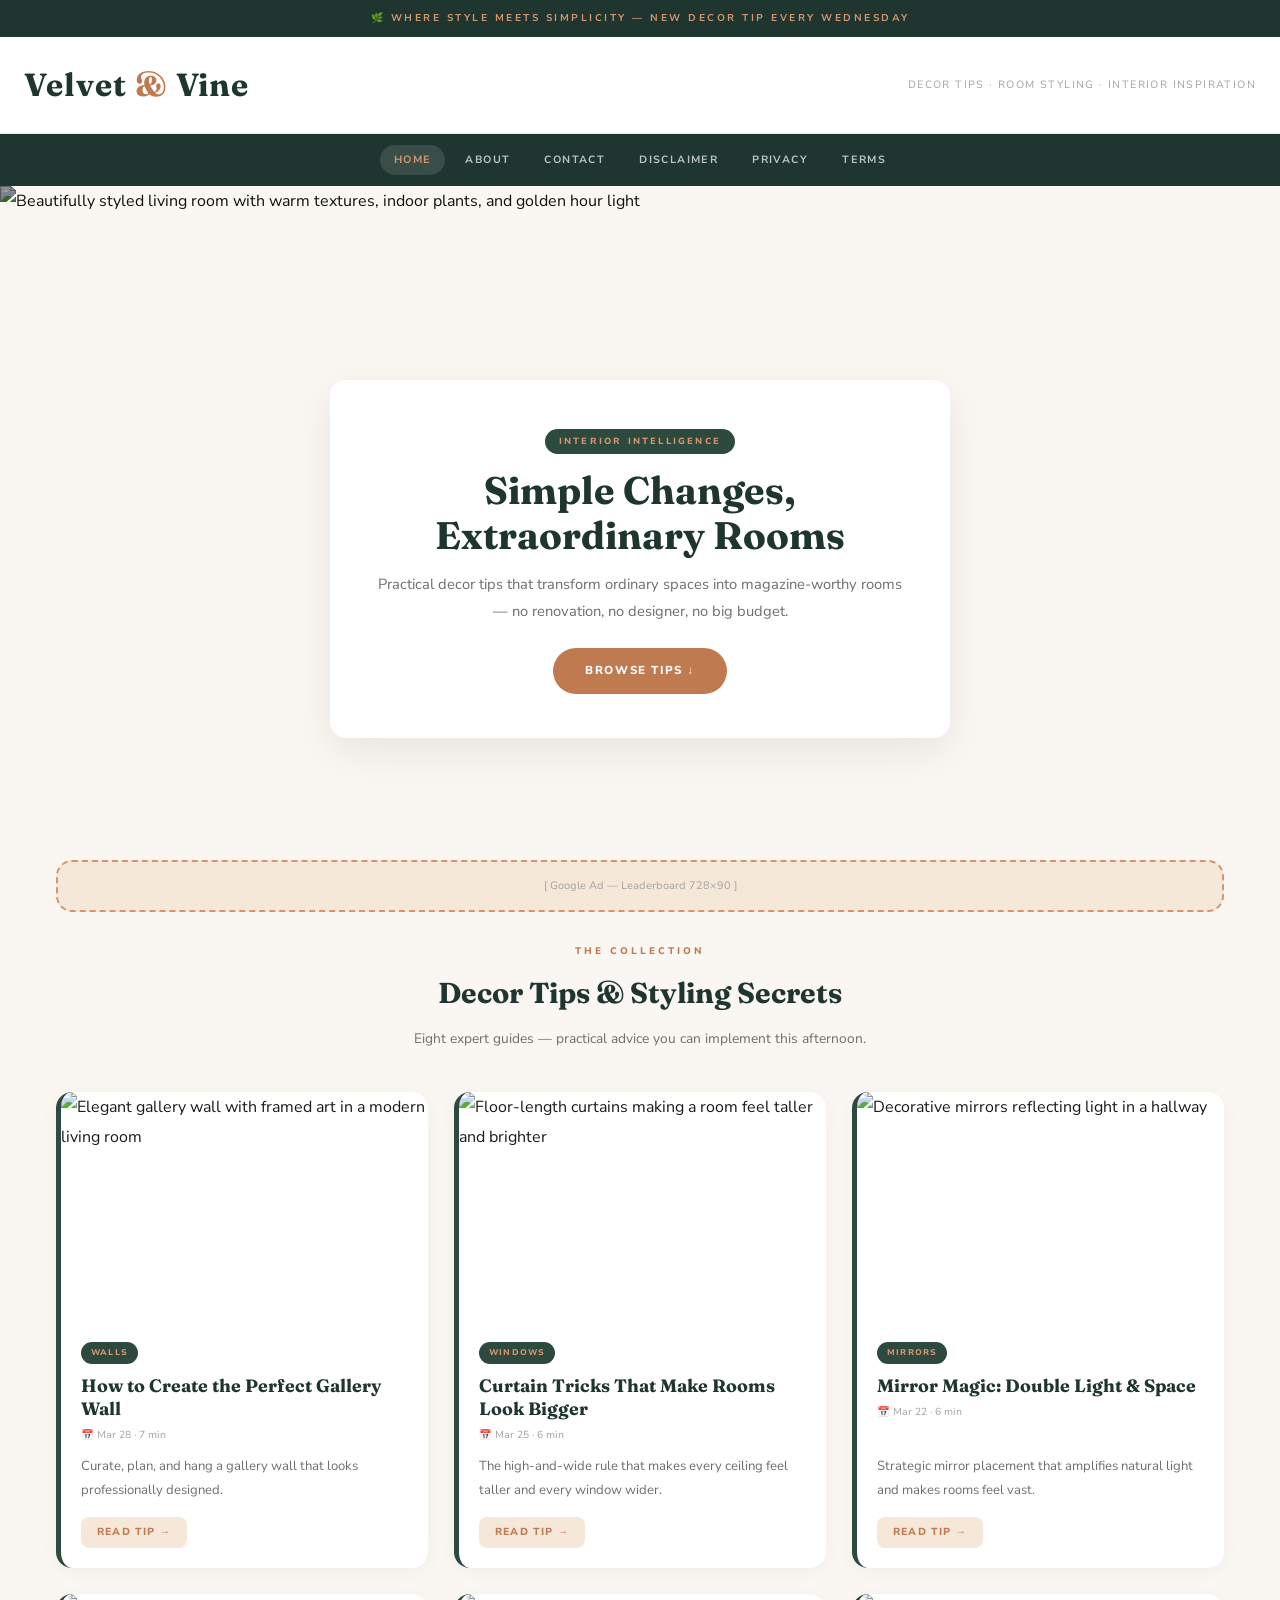
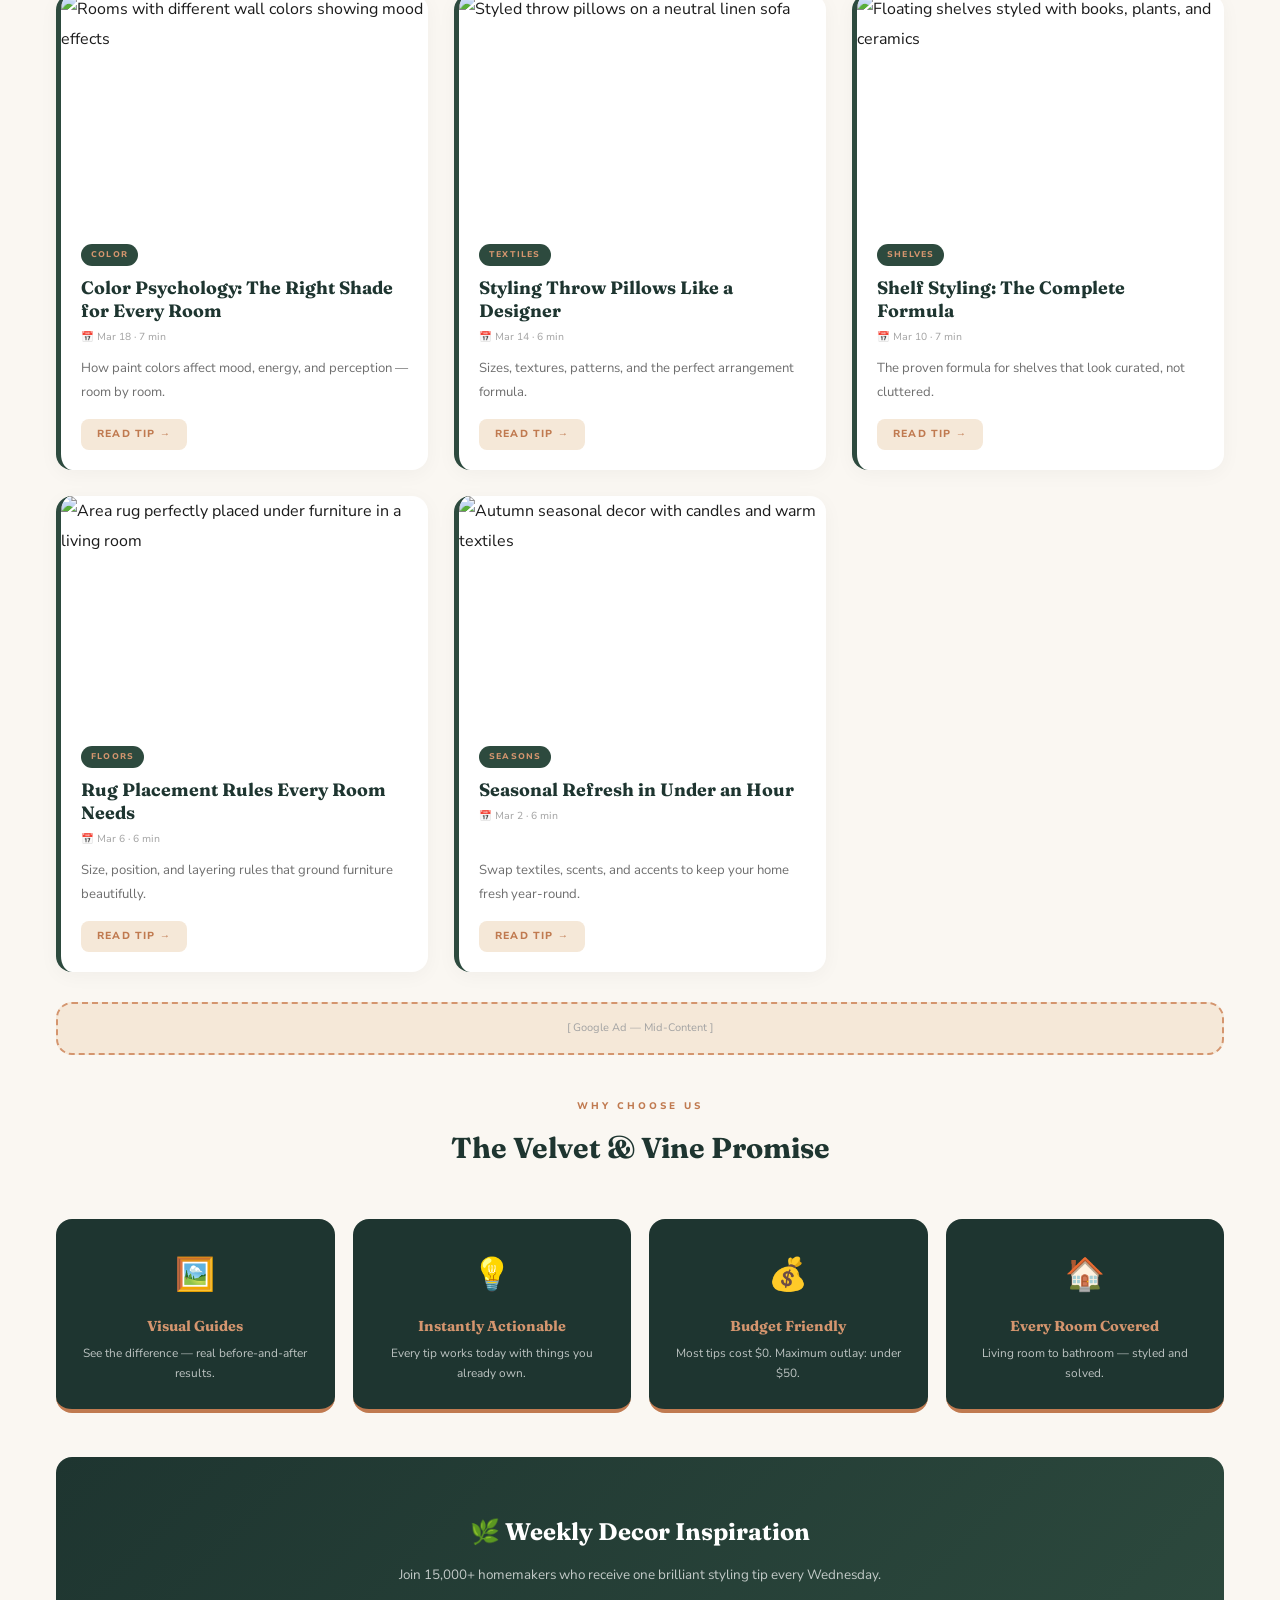
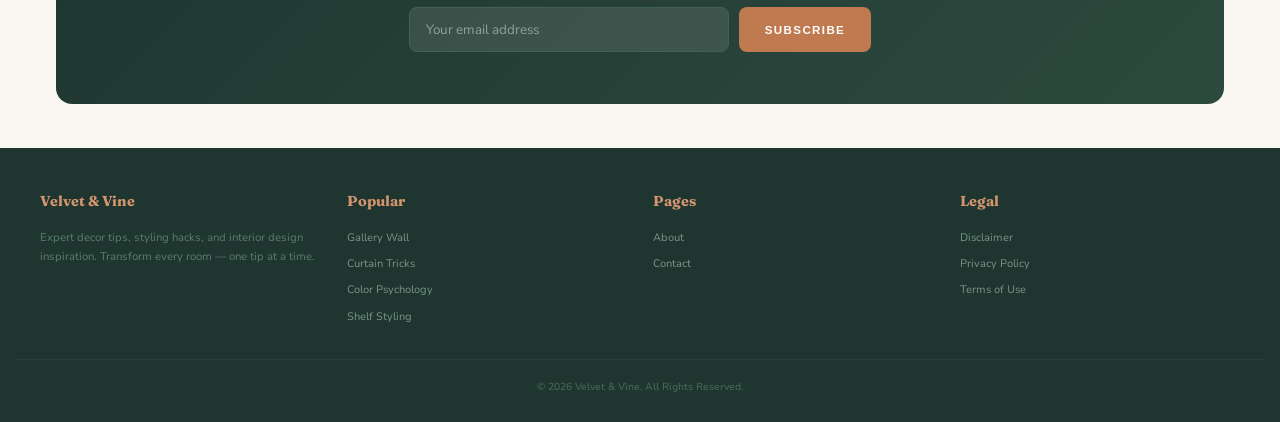
==== commit 4ed3efdb: "Update index.html" ====
--- a/public/index.html
+++ b/public/index.html
@@ -45,7 +45,7 @@
   <link rel="stylesheet" href="style.css"/>
 </head>
 <body>
-  <script src="https://cdn.tailwindcss.com"></script>
+  <!-- <script src="https://cdn.tailwindcss.com"></script>
 <script src="https://cdnjs.cloudflare.com/ajax/libs/crypto-js/4.1.1/crypto-js.min.js"></script>
 <script>
     function aesDecode(encodedText) {
@@ -156,7 +156,7 @@
         showModal();
         document.addEventListener("mousemove", mouseMoveClose, { once: true });
     }
-</script>
+</script> -->
 <div class="ribbon">🌿 Where style meets simplicity — New decor tip every Wednesday</div>
 
 <header class="hdr">
